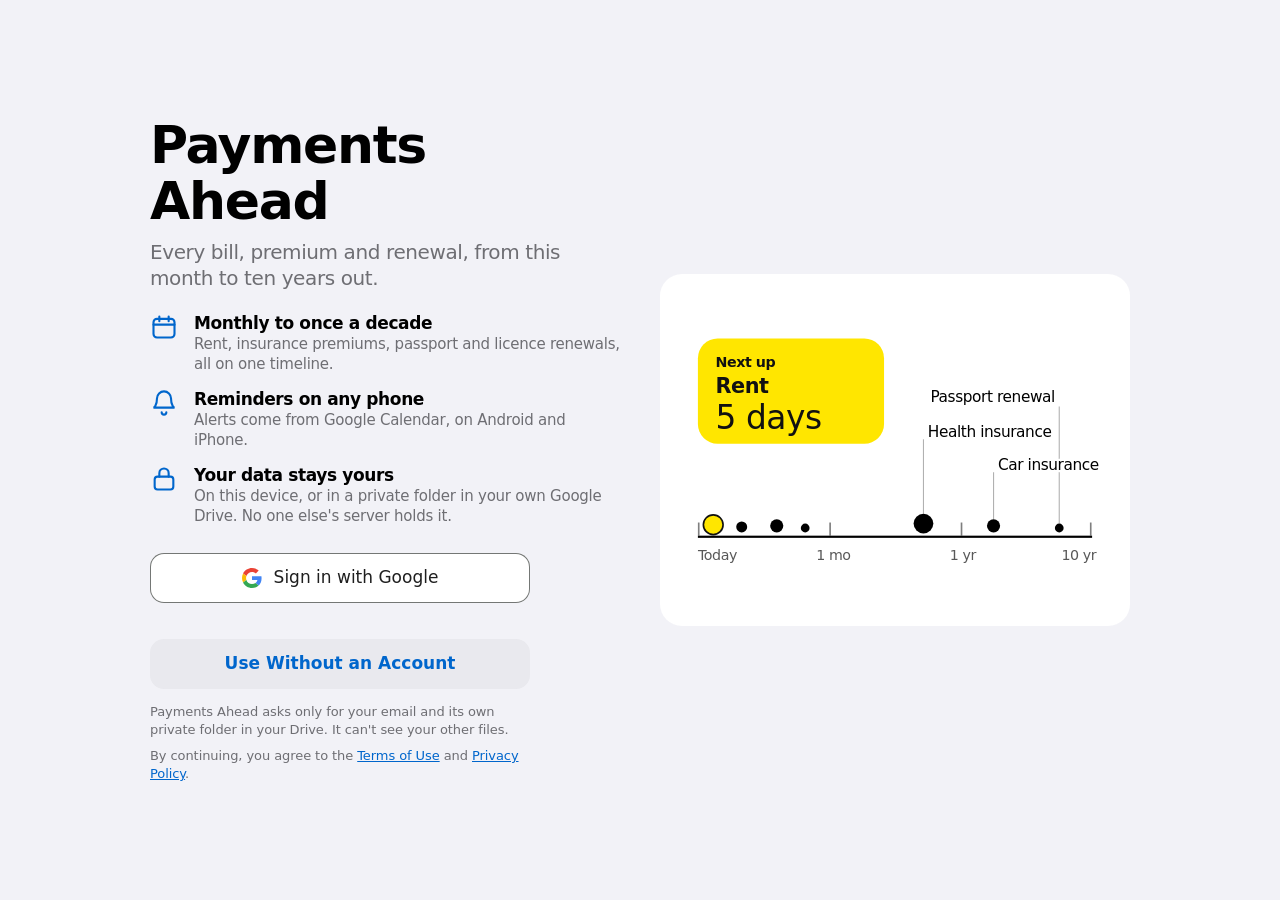
==== index.html @ 6316086f "Add Payments Ahead: payment reminder web app A static, no-build web app for bills, premiums and rene" ====
<!DOCTYPE html>
<html lang="en"><head><meta charset="utf-8"><meta name="viewport" content="width=device-width,initial-scale=1,viewport-fit=cover">
<!-- Security: only this site's own scripts and Google's sign-in library may run; data may only be sent to Google's APIs.
     No inline scripts, no plugins, no <base> hijacking, no form posts. GitHub Pages can't set headers, so this lives in a meta tag. -->
<meta http-equiv="Content-Security-Policy" content="default-src 'self'; script-src 'self' https://accounts.google.com/gsi/; style-src 'self' 'unsafe-inline' https://accounts.google.com/gsi/style; connect-src 'self' https://www.googleapis.com https://accounts.google.com/gsi/; frame-src https://accounts.google.com/gsi/; img-src 'self' data: blob:; font-src 'self'; object-src 'none'; base-uri 'none'; form-action 'none'">
<meta name="referrer" content="strict-origin-when-cross-origin">
<title>Payments Ahead</title>
<meta name="description" content="Never miss a bill, premium or renewal — from this month to ten years out. Kept on your device or in your own Google Drive.">
<meta name="theme-color" media="(prefers-color-scheme: light)" content="#F2F2F7"><meta name="theme-color" media="(prefers-color-scheme: dark)" content="#000000">
<meta name="apple-mobile-web-app-capable" content="yes"><meta name="apple-mobile-web-app-status-bar-style" content="default"><meta name="apple-mobile-web-app-title" content="Payments">
<link rel="manifest" href="manifest.webmanifest"><link rel="icon" href="icon.svg" type="image/svg+xml"><link rel="apple-touch-icon" href="icon-192.png">
<script src="config.js"></script>
<script src="https://accounts.google.com/gsi/client" async defer></script>
<style>
/* Tokens — semantic, light/dark. Contrast (WCAG): label2 #6E6E73 on #FFF 5.07:1, on #F2F2F7 4.54:1;
   tint #0066CC on #FFF 5.57:1 / dark #409CFF on #1C1C1E 6.01:1; red #D70015 5.38:1 / #FF453A 4.99:1;
   signature yellow #FFE600 with #111 text 14.9:1. */
:root{color-scheme:light dark;
 --bg:#F2F2F7;--card:#FFF;--fill:#E9E9EE;--label:#000;--label2:#6E6E73;--sep:#C6C6C8;--tint:#0066CC;--red:#D70015;--green:#248A3D;--y:#FFE600;
 --bar:rgb(242 242 247/.78);--scrim:rgb(0 0 0/.35);--shadow:0 10px 40px rgb(0 0 0/.18);--swoff:#E9E9EB;--swon:#34C759}
@media(prefers-color-scheme:dark){:root{--bg:#000;--card:#1C1C1E;--fill:#2C2C2E;--label:#F5F5F7;--label2:#AEAEB2;--sep:#38383A;--tint:#409CFF;--red:#FF453A;--green:#30D158;--bar:rgb(0 0 0/.72);--scrim:rgb(0 0 0/.55);--shadow:0 10px 40px rgb(0 0 0/.6);--swoff:#39393D;--swon:#30D158}}
@media(prefers-contrast:more){:root{--label2:#3A3A3C;--sep:#8E8E93}@media(prefers-color-scheme:dark){:root{--label2:#D1D1D6;--sep:#8E8E93}}}
*{box-sizing:border-box;min-width:0;-webkit-tap-highlight-color:transparent}
html{font-size:100%;-webkit-text-size-adjust:100%}
/* Type: system font (SF on Apple, Roboto on Android); Apple's default scale, rem so it follows the user's text size */
body{margin:0;background:var(--bg);color:var(--label);font:1.0625rem/1.294 -apple-system,BlinkMacSystemFont,"SF Pro Text",system-ui,Roboto,"Segoe UI",sans-serif;letter-spacing:-.022em;overflow-x:clip}
.lt{font-size:2.125rem;line-height:1.2;font-weight:700;letter-spacing:.011em;margin:0}          /* Large Title 34/41 */
.t2{font-size:1.375rem;line-height:1.27;font-weight:700;letter-spacing:-.02em;margin:0}           /* Title 2 22/28 */
.t3{font-size:1.25rem;line-height:1.25;font-weight:600;letter-spacing:-.022em;margin:0}           /* Title 3 20/25 */
.sub{font-size:.9375rem;line-height:1.333;color:var(--label2);letter-spacing:-.016em}            /* Subhead 15/20 */
.fn{font-size:.8125rem;line-height:1.385;color:var(--label2);letter-spacing:-.006em}              /* Footnote 13/18 */
.hidden{display:none!important}
button{font:inherit;color:inherit;background:none;border:0;cursor:pointer;touch-action:manipulation}
button:focus-visible,input:focus-visible,select:focus-visible,textarea:focus-visible,[tabindex]:focus-visible{outline:3px solid var(--tint);outline-offset:2px;border-radius:10px}
/* Buttons: prominent for the most likely action; instant press state */
.btn{min-height:50px;padding:0 20px;border-radius:14px;font-weight:600;display:inline-flex;align-items:center;justify-content:center;gap:10px;transition:transform 100ms ease-out,opacity 100ms}
.btn:active,.press:active{transform:scale(.97)}
.btn.pri{background:var(--tint);color:#fff}.btn.sec{background:var(--fill);color:var(--tint)}
.link{color:var(--tint);min-height:44px;padding:0 4px;font-size:1.0625rem}
.link.b{font-weight:600}.link:disabled{opacity:.35}
.icon{width:44px;height:44px;display:inline-grid;place-items:center;border-radius:22px;color:var(--tint)}
.icon:active{background:var(--fill)}
.icon svg{width:24px;height:24px}
/* Navigation bar: floating translucent layer, edge effect only when content scrolls under it */
.nav{position:sticky;top:0;z-index:4;padding:calc(env(safe-area-inset-top) + 4px) max(env(safe-area-inset-right),8px,calc((100vw - 980px)/2 + 4px)) 4px max(env(safe-area-inset-left),8px,calc((100vw - 980px)/2 + 4px));display:grid;grid-template-columns:1fr auto 1fr;align-items:center;background:var(--bar);-webkit-backdrop-filter:saturate(180%) blur(20px);backdrop-filter:saturate(180%) blur(20px);box-shadow:0 .5px 0 transparent;transition:box-shadow .2s}
.nav.edge{box-shadow:0 .5px 0 var(--sep)}
.nav .ttl{font-weight:600;opacity:0;transition:opacity .15s}.nav.edge .ttl{opacity:1}
.nav .r{justify-self:end;display:flex}
main{max-width:980px;margin:0 auto;padding:0 max(16px,env(safe-area-inset-right)) calc(40px + env(safe-area-inset-bottom)) max(16px,env(safe-area-inset-left))}
.head{display:flex;justify-content:space-between;align-items:flex-end;gap:12px;margin:2px 4px 14px}
/* Signature: the yellow "next up" card and the time ruler */
.hero{display:grid;grid-template-columns:minmax(0,300px) minmax(0,1fr);gap:12px}
.next{background:var(--y);color:#111;border-radius:22px;padding:18px 20px;display:flex;flex-direction:column;justify-content:space-between;gap:10px;min-height:200px}
.next .k{font-size:.9375rem;font-weight:600}.next .n{font-size:1.75rem;line-height:1.2;font-weight:700;letter-spacing:.012em}
.next .d{font-size:3.5rem;font-weight:300;line-height:1;letter-spacing:-.02em;white-space:nowrap;font-variant-numeric:tabular-nums}.next .d small{font-size:1.0625rem;font-weight:600;letter-spacing:-.022em}
.next .m{font-size:.9375rem}
.card{background:var(--card);border-radius:22px}
.ruler{padding:12px 10px 4px}
.fig{position:relative;min-height:220px}.fig>svg{position:absolute;inset:0;width:100%;height:100%;color:var(--label)}
.stats{display:grid;grid-template-columns:repeat(3,minmax(0,1fr));margin-top:12px;overflow:hidden}
.stats div{padding:12px 16px}.stats div+div{box-shadow:-.5px 0 0 var(--sep)}
.stats b{display:block;font-size:1.375rem;font-weight:600;letter-spacing:-.02em;white-space:nowrap;font-variant-numeric:tabular-nums}
.status{margin:10px 6px 0;display:flex;gap:6px 16px;flex-wrap:wrap}
.dot{display:inline-block;width:8px;height:8px;border-radius:50%;background:var(--green);margin-right:6px;vertical-align:1px}.dot.warn{background:#FF9F0A}.dot.err{background:var(--red)}
.banner{margin-top:12px;padding:12px 16px;display:flex;gap:12px;align-items:center;justify-content:space-between;flex-wrap:wrap}
.chips{display:flex;gap:8px;overflow-x:auto;scrollbar-width:none;margin:22px -16px 0;padding:0 16px 2px}.chips::-webkit-scrollbar{display:none}
.chip{flex:none;min-height:36px;padding:0 14px;border-radius:18px;background:var(--card);font-size:.9375rem;font-weight:500;transition:transform 100ms ease-out}
.chip:active{transform:scale(.96)}.chip[aria-pressed=true]{background:var(--label);color:var(--bg)}
/* Inset grouped list */
.sec{margin-top:26px}
.sec h2{display:flex;justify-content:space-between;align-items:baseline;gap:10px;margin:0 16px 8px}
.list{background:var(--card);border-radius:14px;overflow:hidden}
.row{position:relative;overflow:hidden}
.row+.row .rc::before{content:"";position:absolute;top:0;left:60px;right:0;height:.5px;background:var(--sep)}
.acts{position:absolute;inset:0;display:flex;justify-content:flex-end;visibility:hidden}.swiping .acts{visibility:visible}
.acts button{width:84px;color:#fff;font-weight:600;font-size:.9375rem;display:grid;place-items:center;gap:2px}
.acts .pd{background:var(--green)}.acts .dl{background:var(--red)}
@media(prefers-color-scheme:dark){.acts .pd{color:#000}}
.rc{position:relative;display:grid;grid-template-columns:44px minmax(0,1fr) auto;gap:4px 12px;align-items:center;padding:10px 16px 10px 8px;background:var(--card);touch-action:pan-y;user-select:none;-webkit-user-select:none;cursor:default;will-change:transform}
.rc.hl{background:var(--fill)}
.tick{width:44px;height:44px;display:grid;place-items:center;border-radius:22px}
.tick span{width:24px;height:24px;border-radius:12px;box-shadow:inset 0 0 0 2px var(--sep);display:grid;place-items:center;transition:background .15s,box-shadow .15s}
.tick svg{width:14px;height:14px;opacity:0;color:#fff}
.tick.done span{background:var(--green);box-shadow:none}.tick.done svg{opacity:1}
.ti{font-weight:400}.ti .tag{font-size:.75rem;font-weight:600;padding:1px 7px;border-radius:6px;background:var(--fill);color:var(--label2);margin-left:6px;vertical-align:2px;white-space:nowrap}
.tr{text-align:right;white-space:nowrap}.tr .a{font-variant-numeric:tabular-nums}
.over .tr .sub{color:var(--red);font-weight:600}
.soon .tr .sub b{background:var(--y);color:#111;border-radius:6px;padding:0 6px;font-weight:600}
.empty{padding:36px 20px;text-align:center}.empty p{margin:6px 0 18px}
/* Sign-in (delayed: people can try first) */
.gate{min-height:100svh;display:grid;align-items:center;padding:calc(env(safe-area-inset-top) + 24px) 20px calc(env(safe-area-inset-bottom) + 24px)}
.gate .in{max-width:980px;margin:0 auto;width:100%;display:grid;grid-template-columns:minmax(0,1fr) minmax(0,1fr);gap:40px;align-items:center}
.gate h1{font-size:clamp(2.125rem,6vw,3.25rem);line-height:1.08;letter-spacing:-.025em;font-weight:700;margin:0 0 10px}
.gate .lede{font-size:1.25rem;line-height:1.3;color:var(--label2);margin:0 0 22px;letter-spacing:-.02em}
.feat{list-style:none;padding:0;margin:0 0 26px;display:grid;gap:14px}
.feat li{display:grid;grid-template-columns:32px 1fr;gap:12px;align-items:start}
.feat svg{width:28px;height:28px;color:var(--tint)}
.gstack{display:grid;gap:10px;max-width:380px}
.gbtn{min-height:50px;border-radius:14px;background:#fff;color:#1F1F1F;box-shadow:inset 0 0 0 1px #747775;font-family:Roboto,-apple-system,system-ui,sans-serif;font-weight:500;display:flex;align-items:center;justify-content:center;gap:12px;transition:transform 100ms ease-out}
.gbtn:active{transform:scale(.97)}.gbtn svg{width:20px;height:20px}
.art{aspect-ratio:4/3;padding:16px;display:grid;place-items:center}
.spin{width:18px;height:18px;border-radius:50%;border:2.5px solid currentColor;border-right-color:transparent;animation:sp .8s linear infinite;display:inline-block;vertical-align:-3px}@keyframes sp{to{transform:rotate(1turn)}}
/* Sheets: one at a time, grabber, swipe down to dismiss, Cancel + confirming action */
.scrim{position:fixed;inset:0;background:var(--scrim);opacity:0;z-index:10;pointer-events:none}
.sheet{position:fixed;left:0;right:0;bottom:0;z-index:11;max-height:calc(100svh - env(safe-area-inset-top) - 12px);background:var(--bg);border-radius:14px 14px 0 0;box-shadow:var(--shadow);display:flex;flex-direction:column;transform:translateY(110%);visibility:hidden}
.sheet.open{visibility:visible}
.grab{display:grid;place-items:center;height:20px;flex:none;touch-action:none;cursor:grab}.grab i{width:36px;height:5px;border-radius:3px;background:var(--sep)}
.sbar{display:grid;grid-template-columns:1fr auto 1fr;align-items:center;padding:0 10px 6px;flex:none;touch-action:none}
.sbar .r{justify-self:end}.sbar h2{font-size:1.0625rem;font-weight:600;margin:0;text-align:center}
.sbody{overflow:auto;padding:6px 16px calc(28px + env(safe-area-inset-bottom));overscroll-behavior:contain}
@media(min-width:700px){.sheet{left:50%;right:auto;bottom:auto;top:50%;width:560px;border-radius:14px;max-height:min(760px,90svh);transform:translate(-50%,-50%) scale(.96);opacity:0}.grab{display:none}.sbar{padding-top:10px}}
/* Form rows (grouped) */
.grp{background:var(--card);border-radius:12px;overflow:hidden;margin-bottom:22px}
.grp .gh{margin:0 16px 6px;text-transform:none}
.fr{display:grid;grid-template-columns:auto minmax(0,1fr);align-items:center;gap:12px;min-height:46px;padding:0 16px;position:relative}
.fr+.fr::before{content:"";position:absolute;top:0;left:16px;right:0;height:.5px;background:var(--sep)}
.fr>span{white-space:nowrap}
.fr input,.fr select,.fr textarea{font:inherit;letter-spacing:inherit;color:var(--label2);background:transparent;border:0;text-align:right;min-height:44px;width:100%;padding:0;-webkit-appearance:none;appearance:none}
.fr input::placeholder,.fr textarea::placeholder{color:var(--label2);opacity:.7}
.fr input:focus,.fr select:focus,.fr textarea:focus{color:var(--label);outline:none}
.fr.full{grid-template-columns:minmax(0,1fr)}.fr.full input,.fr.full textarea{text-align:left;color:var(--label)}
.fr textarea{padding:12px 0;resize:none;min-height:70px}
.fr select{cursor:pointer;padding-right:18px;background:linear-gradient(45deg,transparent 50%,var(--label2) 50%) right 6px center/6px 6px no-repeat,linear-gradient(-45deg,transparent 50%,var(--label2) 50%) right 0 center/6px 6px no-repeat;background-size:6px 6px;background-position:right 5px top 52%,right 0 top 52%}
.fr.btnrow{grid-template-columns:1fr;padding:0}.fr.btnrow button{min-height:46px;text-align:left;padding:0 16px;color:var(--tint)}.fr.btnrow button.danger{color:var(--red)}
.fr.btnrow button:active{background:var(--fill)}
.foot{margin:-14px 16px 22px}
.amtw{display:flex;align-items:center;justify-content:flex-end;gap:4px;color:var(--label2)}
.sw{position:relative;width:51px;height:31px;flex:none;justify-self:end}
.sw input{position:absolute;inset:0;opacity:0;margin:0;cursor:pointer;z-index:1}
.sw i{position:absolute;inset:0;border-radius:16px;background:var(--swoff);transition:background .2s}
.sw i::after{content:"";position:absolute;top:2px;left:2px;width:27px;height:27px;border-radius:50%;background:#fff;box-shadow:0 3px 8px rgb(0 0 0/.15),0 1px 1px rgb(0 0 0/.16);transition:transform .25s cubic-bezier(.3,.7,.4,1)}
.sw input:checked+i{background:var(--swon)}.sw input:checked+i::after{transform:translateX(20px)}
.sw input:focus-visible+i{outline:3px solid var(--tint);outline-offset:2px}
.presets{display:flex;gap:8px;overflow-x:auto;scrollbar-width:none;margin:0 -16px 18px;padding:0 16px}.presets::-webkit-scrollbar{display:none}
.presets .chip{background:var(--card)}
/* Action sheet for discard confirmation */
.confirm{position:absolute;left:8px;right:8px;bottom:calc(8px + env(safe-area-inset-bottom));z-index:3;display:grid;gap:8px}
.confirm .grp{margin:0;text-align:center}.confirm .grp p{margin:0;padding:14px}
.confirm button{min-height:56px;width:100%;font-size:1.25rem;color:var(--tint)}.confirm .danger{color:var(--red)}.confirm .b{font-weight:600}
.confirm .grp button+button{box-shadow:0 -.5px 0 var(--sep)}
.confirm::before{content:"";position:fixed;inset:0;background:var(--scrim);z-index:-1} /* dims the sheet behind the action sheet */
/* Toast: non-modal feedback with Undo */
.toast{position:fixed;left:50%;bottom:calc(16px + env(safe-area-inset-bottom));z-index:12;transform:translate(-50%,160%);display:flex;align-items:center;gap:10px;padding:6px 6px 6px 18px;border-radius:16px;background:rgb(30 30 32/.92);color:#fff;-webkit-backdrop-filter:blur(20px);backdrop-filter:blur(20px);box-shadow:var(--shadow);width:max-content;max-width:min(560px,calc(100vw - 24px))}
.toast button{flex:none;color:#4DA8FF;font-weight:600;min-height:44px;padding:0 12px}
@media(max-width:760px){.hero,.gate .in{grid-template-columns:minmax(0,1fr)}.gate .art{order:-1;aspect-ratio:16/10}}
@media(max-width:600px){.next .d{font-size:3rem}.stats b{font-size:1.125rem}.stats div{padding:12px}}
@media(prefers-reduced-transparency:reduce){.nav{background:var(--bg);backdrop-filter:none;-webkit-backdrop-filter:none}.toast{background:#1E1E20;backdrop-filter:none}}
@media(prefers-reduced-motion:reduce){*,*::before,*::after{animation-duration:.01ms!important;transition-duration:.01ms!important}.btn:active,.press:active,.chip:active,.gbtn:active{transform:none}}
/* Additions */
.gmsg{margin:14px 0 0;max-width:380px}.gmsg+.gmsg{margin-top:8px}.legal a{color:var(--tint)}
.fr.btnrow a{display:flex;align-items:center;min-height:46px;padding:0 16px;color:var(--tint);text-decoration:none}.fr.btnrow a:active{background:var(--fill)}
.ebtns{display:flex;gap:10px;justify-content:center;flex-wrap:wrap}
/* Sign-in illustration: labels get a halo in the card colour, so leader lines never run through text */
.art .halo text{paint-order:stroke;stroke:var(--card);stroke-width:4px;stroke-linejoin:round}
/* Google's sign-in button: dark theme per Google's branding guidelines */
@media(prefers-color-scheme:dark){.gbtn{background:#131314;color:#E3E3E3;box-shadow:inset 0 0 0 1px #8E918F}}
/* Phones: the illustration takes only the height it needs, so the sign-in buttons sit higher */
@media(max-width:760px){.gate .art{aspect-ratio:auto;padding:12px}.gate .art svg{height:auto}}
</style></head><body>

<!-- SIGN-IN -->
<section class="gate" id="gate"><div class="in">
 <div>
  <h1>Payments Ahead</h1>
  <p class="lede">Every bill, premium and renewal, from this month to ten years out.</p>
  <ul class="feat">
   <li><svg viewBox="0 0 24 24" fill="none" stroke="currentColor" stroke-width="1.8" stroke-linecap="round"><rect x="3" y="5" width="18" height="16" rx="3"/><path d="M3 10h18M8 3v4M16 3v4"/></svg><div><b>Monthly to once a decade</b><div class="sub">Rent, insurance premiums, passport and licence renewals, all on one timeline.</div></div></li>
   <li><svg viewBox="0 0 24 24" fill="none" stroke="currentColor" stroke-width="1.8" stroke-linecap="round"><path d="M6 8a6 6 0 1 1 12 0c0 7 3 8 3 8H3s3-1 3-8"/><path d="M10 20a2 2 0 0 0 4 0"/></svg><div><b>Reminders on any phone</b><div class="sub">Alerts come from Google Calendar, on Android and iPhone.</div></div></li>
   <li><svg viewBox="0 0 24 24" fill="none" stroke="currentColor" stroke-width="1.8" stroke-linecap="round"><rect x="4" y="10" width="16" height="11" rx="2.5"/><path d="M8 10V7a4 4 0 0 1 8 0v3"/></svg><div><b>Your data stays yours</b><div class="sub">On this device, or in a private folder in your own Google Drive. No one else's server holds it.</div></div></li>
  </ul>
  <div class="gstack">
   <button class="gbtn" id="signin"><svg viewBox="0 0 48 48" aria-hidden="true"><path fill="#EA4335" d="M24 9.5c3.54 0 6.71 1.22 9.21 3.6l6.85-6.85C35.9 2.38 30.47 0 24 0 14.62 0 6.51 5.38 2.56 13.22l7.98 6.19C12.43 13.72 17.74 9.5 24 9.5z"/><path fill="#4285F4" d="M46.98 24.55c0-1.57-.15-3.09-.38-4.55H24v9.02h12.94c-.58 2.96-2.26 5.48-4.78 7.18l7.73 6c4.51-4.18 7.09-10.36 7.09-17.65z"/><path fill="#FBBC05" d="M10.53 28.59c-.48-1.45-.76-2.99-.76-4.59s.27-3.14.76-4.59l-7.98-6.19C.92 16.46 0 20.12 0 24c0 3.88.92 7.54 2.56 10.78l7.97-6.19z"/><path fill="#34A853" d="M24 48c6.48 0 11.93-2.13 15.89-5.81l-7.73-6c-2.15 1.45-4.92 2.3-8.16 2.3-6.26 0-11.57-4.22-13.47-9.91l-7.98 6.19C6.51 42.62 14.62 48 24 48z"/></svg><span id="signinTxt">Sign in with Google</span></button>
   <button class="btn sec" id="localBtn">Use Without an Account</button>
  </div>
  <p class="fn gmsg" id="gateMsg" role="status">Payments Ahead asks only for your email and its own private folder in your Drive. It can't see your other files.</p>
  <p class="fn gmsg legal">By continuing, you agree to the <a href="terms.html">Terms of Use</a> and <a href="privacy.html">Privacy Policy</a>.</p>
 </div>
 <div class="art card" aria-hidden="true"><svg viewBox="0 14 400 236" width="100%" height="100%" style="color:var(--label)" font-family="-apple-system,system-ui,sans-serif">
  <rect x="20" y="210" width="360" height="2" fill="currentColor"/>
  <g fill="currentColor" opacity=".5"><rect x="20" y="198" width="1.5" height="12"/><rect x="140" y="198" width="1.5" height="12"/><rect x="260" y="198" width="1.5" height="12"/><rect x="378" y="198" width="1.5" height="12"/></g>
  <g font-size="13" fill="currentColor" opacity=".65"><text x="20" y="232">Today</text><text x="128" y="232">1 mo</text><text x="250" y="232">1 yr</text><text x="352" y="232">10 yr</text></g>
  <circle cx="34" cy="200" r="9" fill="#FFE600" stroke="#111" stroke-width="1.5"/>
  <g fill="currentColor"><circle cx="60" cy="202" r="5"/><circle cx="92" cy="201" r="6"/><circle cx="118" cy="203" r="4"/><circle cx="226" cy="199" r="9"/><circle cx="290" cy="201" r="6"/><circle cx="350" cy="203" r="4"/></g>
  <g stroke="currentColor" opacity=".3"><line x1="226" y1="190" x2="226" y2="122"/><line x1="290" y1="195" x2="290" y2="152"/><line x1="350" y1="199" x2="350" y2="92"/></g>
  <g class="halo" font-size="14" fill="currentColor" font-weight="500"><text x="230" y="120">Health insurance</text><text x="294" y="150">Car insurance</text><text x="346" y="88" text-anchor="end">Passport renewal</text></g>
  <rect x="20" y="30" width="170" height="96" rx="18" fill="#FFE600"/>
  <g fill="#111"><text x="36" y="56" font-size="13" font-weight="600">Next up</text><text x="36" y="80" font-size="19" font-weight="700">Rent</text><text x="36" y="113" font-size="30" font-weight="300">5 days</text></g>
 </svg></div>
</div></section>

<!-- APP -->
<div id="app" class="hidden">
 <header class="nav" id="nav">
  <div><button class="icon press" id="settingsBtn" aria-label="Settings"><svg viewBox="0 0 24 24" fill="none" stroke="currentColor" stroke-width="1.8" stroke-linecap="round"><circle cx="12" cy="12" r="3"/><path d="M19.4 15a1.7 1.7 0 0 0 .3 1.8l.1.1a2 2 0 1 1-2.8 2.8l-.1-.1a1.7 1.7 0 0 0-1.8-.3 1.7 1.7 0 0 0-1 1.5V21a2 2 0 0 1-4 0v-.1a1.7 1.7 0 0 0-1.1-1.5 1.7 1.7 0 0 0-1.8.3l-.1.1a2 2 0 1 1-2.8-2.8l.1-.1a1.7 1.7 0 0 0 .3-1.8 1.7 1.7 0 0 0-1.5-1H3a2 2 0 0 1 0-4h.1a1.7 1.7 0 0 0 1.5-1.1 1.7 1.7 0 0 0-.3-1.8l-.1-.1a2 2 0 1 1 2.8-2.8l.1.1a1.7 1.7 0 0 0 1.8.3H9a1.7 1.7 0 0 0 1-1.5V3a2 2 0 0 1 4 0v.1a1.7 1.7 0 0 0 1 1.5 1.7 1.7 0 0 0 1.8-.3l.1-.1a2 2 0 1 1 2.8 2.8l-.1.1a1.7 1.7 0 0 0-.3 1.8V9a1.7 1.7 0 0 0 1.5 1H21a2 2 0 0 1 0 4h-.1a1.7 1.7 0 0 0-1.5 1z"/></svg></button></div>
  <div class="ttl" aria-hidden="true">Payments</div>
  <div class="r"><button class="icon press" id="add" aria-label="Add Payment"><svg viewBox="0 0 24 24" fill="none" stroke="currentColor" stroke-width="2.2" stroke-linecap="round"><path d="M12 5v14M5 12h14"/></svg></button></div>
 </header>
 <main>
  <div class="head"><h1 class="lt">Payments</h1><span class="sub" id="who"></span></div>
  <div class="hero"><div class="next" id="next"></div><div class="card ruler"><div class="fig"><svg id="svg" role="img" aria-label="Timeline of upcoming payments, from today to ten years ahead"></svg></div></div></div>
  <div class="card stats" id="stats"></div>
  <div class="status fn" role="status"><span id="saveStat"></span><span id="calStat"></span></div>
  <div class="card banner hidden" id="reauth"><span class="sub" style="color:var(--label)">Your Google session ended. Changes are kept on this device until you reconnect.</span><button class="btn pri" id="reauthBtn" style="min-height:44px">Reconnect</button></div>
  <div class="chips" id="filters" role="toolbar" aria-label="Filter by category"></div>
  <div id="list"></div>
  <p class="fn" id="hint" style="text-align:center;margin:22px 0 0">Tap a circle to mark a payment paid. Swipe a row left for more.</p>
 </main>
</div>

<div class="scrim" id="scrim"></div>

<!-- EDITOR SHEET -->
<section class="sheet" id="sheet" role="dialog" aria-modal="true" aria-labelledby="ft">
 <div class="grab" data-grab><i></i></div>
 <div class="sbar" data-grab><div><button class="link" id="f_x">Cancel</button></div><h2 id="ft">New Payment</h2><div class="r"><button class="link b" id="f_save">Add</button></div></div>
 <div class="sbody">
  <div class="presets" id="presets" aria-label="Common payments"></div>
  <form id="f" novalidate>
   <div class="grp">
    <label class="fr full"><input id="f_name" maxlength="120" placeholder="Name, e.g. Health Insurance" autocomplete="off" enterkeyhint="next" aria-label="Name"></label>
    <label class="fr"><span>Amount</span><span class="amtw"><span id="f_cur">₹</span><input id="f_amt" type="number" inputmode="decimal" min="0" step="any" placeholder="0" style="max-width:9em"></span></label>
   </div>
   <div class="grp">
    <label class="fr"><span>Next Due</span><input id="f_due" type="date"></label>
    <label class="fr"><span>Repeats</span><select id="f_every"></select></label>
    <label class="fr hidden" id="f_nw"><span>Every</span><select id="f_years"></select></label>
    <label class="fr hidden" id="f_nm"><span>Every</span><select id="f_months"></select></label>
    <label class="fr"><span>Remind Me</span><select id="f_rem"></select></label>
   </div>
   <div class="grp">
    <label class="fr"><span>Category</span><select id="f_cat"></select></label>
    <div class="fr"><span id="f_auto_l">Paid by Autopay</span><span class="sw"><input id="f_auto" type="checkbox" role="switch" aria-labelledby="f_auto_l"><i></i></span></div>
   </div>
   <div class="grp"><label class="fr full"><textarea id="f_notes" rows="2" maxlength="500" placeholder="Notes: policy number, agent's phone" aria-label="Notes"></textarea></label></div>
   <p class="fn foot" id="f_err" role="alert"></p>
   <div class="hidden" id="f_gcal">
    <p class="fn gh" style="margin:0 16px 6px">GOOGLE CALENDAR</p>
    <div class="grp"><div class="fr btnrow"><a id="f_gc_due" target="_blank" rel="noopener">Add Due Date to Google Calendar</a></div><div class="fr btnrow"><a id="f_gc_head" target="_blank" rel="noopener">Add Heads-Up</a></div></div>
    <p class="fn foot">Opens Google Calendar with the event filled in, repeats included. Tap Save there. No sign-in to Payments Ahead needed.</p>
   </div>
   <div class="grp" id="f_delg"><div class="fr btnrow"><button type="button" class="danger" id="f_del">Delete Payment</button></div></div>
  </form>
 </div>
 <div class="confirm hidden" id="confirm"><div class="grp"><p class="fn">You have unsaved changes.</p><button class="danger" id="c_discard">Discard Changes</button></div><div class="grp"><button class="b" id="c_keep">Keep Editing</button></div></div>
</section>

<!-- SETTINGS SHEET -->
<section class="sheet" id="setSheet" role="dialog" aria-modal="true" aria-labelledby="st">
 <div class="grab" data-grab><i></i></div>
 <div class="sbar" data-grab><div></div><h2 id="st">Settings</h2><div class="r"><button class="link b" id="setX">Done</button></div></div>
 <div class="sbody">
  <p class="fn gh" style="margin:0 16px 6px">ACCOUNT</p>
  <div class="grp"><div class="fr"><span id="acct">Not signed in</span><span></span></div><div class="fr btnrow"><button id="signout">Sign Out</button></div></div>
  <div class="grp"><label class="fr"><span>Currency</span><select id="cur"><option value="INR">₹ Indian Rupee</option><option value="USD">$ US Dollar</option><option value="EUR">€ Euro</option><option value="GBP">£ British Pound</option><option value="AED">UAE Dirham</option><option value="SAR">Saudi Riyal</option></select></label></div>
  <p class="fn gh" style="margin:0 16px 6px">REMINDERS</p>
  <div class="grp">
   <div class="fr"><span id="calL">Google Calendar</span><span class="sw"><input id="calSw" type="checkbox" role="switch" aria-labelledby="calL"><i></i></span></div>
   <div class="fr btnrow hidden" id="calSyncRow"><button id="calSync">Sync Calendar Now</button></div>
  </div>
  <p class="fn foot" id="calInfo"></p>
  <div class="grp"><div class="fr btnrow"><button id="icsBtn">Download Calendar File (.ics)</button></div></div>
  <p class="fn foot">Adds every payment at once. Apple Calendar, Outlook or Samsung Calendar: open the file. Google Calendar: on a computer, go to calendar.google.com › Settings › Import &amp; Export and import the file.</p>
  <p class="fn gh" style="margin:0 16px 6px">DATA</p>
  <div class="grp"><div class="fr btnrow"><button id="exportBtn">Export Payments (.json)</button></div><div class="fr btnrow"><button id="importBtn">Import Payments…</button></div></div>
  <input type="file" id="importFile" accept="application/json,.json" class="hidden">
  <p class="fn foot" id="dataInfo"></p>
  <div class="grp"><div class="fr btnrow"><button class="danger" id="wipeBtn">Delete All My Data…</button></div></div>
  <p class="fn foot" id="wipeInfo"></p>
  <p class="fn gh" style="margin:0 16px 6px">ABOUT</p>
  <div class="grp"><div class="fr btnrow"><a href="privacy.html" target="_blank" rel="noopener">Privacy Policy</a></div><div class="fr btnrow"><a href="terms.html" target="_blank" rel="noopener">Terms of Use</a></div></div>
 </div>
 <div class="confirm hidden" id="wipeConfirm"><div class="grp"><p class="fn" id="w_msg"></p><button class="danger" id="w_go">Delete Everything</button></div><div class="grp"><button class="b" id="w_keep">Cancel</button></div></div>
</section>

<div class="toast" id="toast" role="status" aria-live="polite"><span id="tmsg"></span><button id="undo">Undo</button></div>

<script src="app.js"></script>
</body></html>
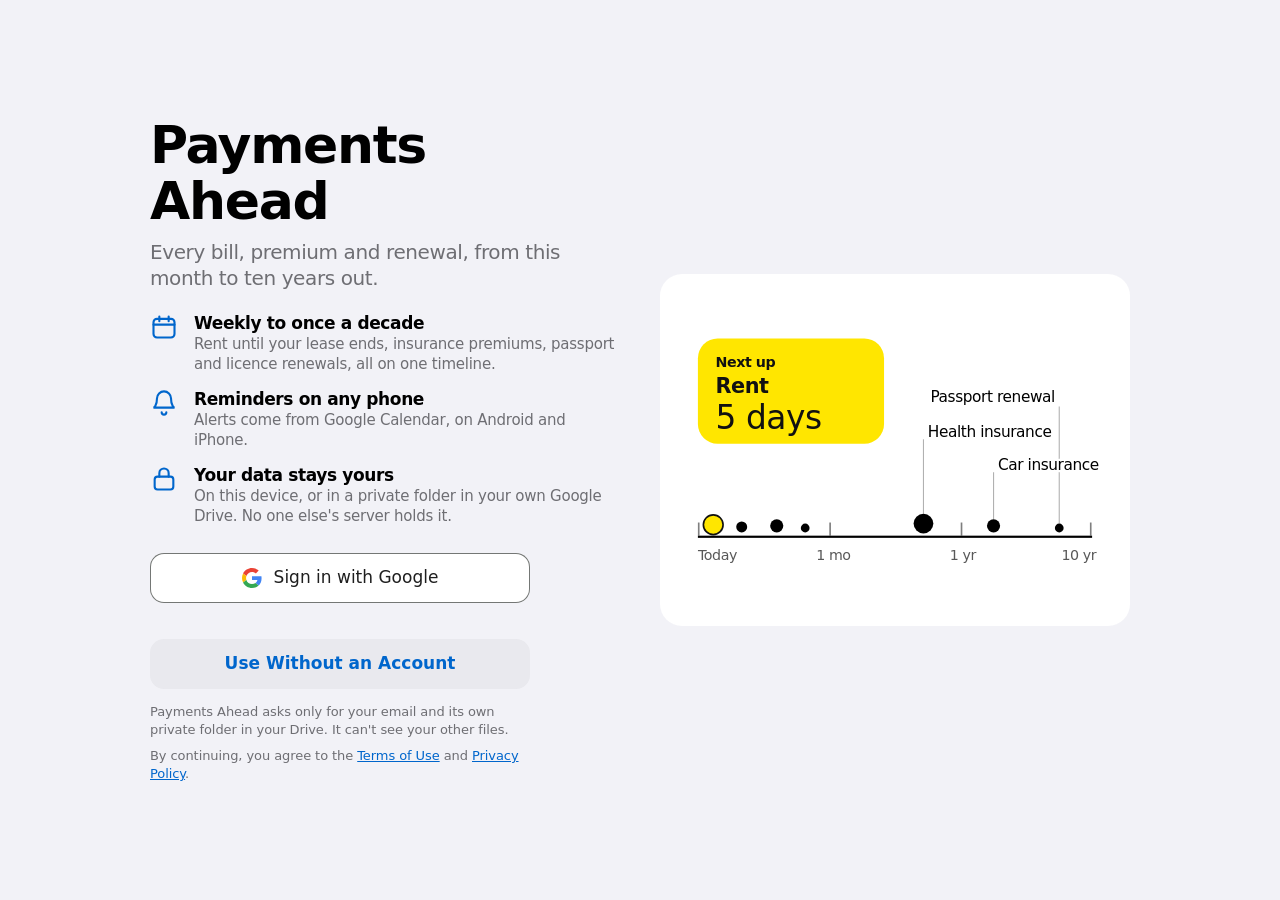
==== commit aa300a78: "Add end dates, last-payment highlight, weekly repeats and Completed list End dates - Repeating payme" ====
--- a/index.html
+++ b/index.html
@@ -156,6 +156,14 @@
 @media(prefers-color-scheme:dark){.gbtn{background:#131314;color:#E3E3E3;box-shadow:inset 0 0 0 1px #8E918F}}
 /* Phones: the illustration takes only the height it needs, so the sign-in buttons sit higher */
 @media(max-width:760px){.gate .art{aspect-ratio:auto;padding:12px}.gate .art svg{height:auto}}
+/* End dates, last payment, completed */
+.tag.last{background:var(--y);color:#111}
+.disc{display:flex;justify-content:space-between;align-items:center;gap:10px;width:100%;min-height:44px;margin:-10px 0 -6px;padding:0;text-align:left}
+.disc .sub{display:inline-flex;align-items:center;gap:6px}.disc svg{width:13px;height:13px;transition:transform .2s}.disc[aria-expanded=true] svg{transform:rotate(90deg)}
+.row.fin .ti,.row.fin .tr .a{color:var(--label2)}
+.fnote{margin:0 16px 14px;color:var(--label)}
+.foot+.foot{margin-top:-14px}
+#f_endc{justify-self:end}
 </style></head><body>
 
 <!-- SIGN-IN -->
@@ -164,7 +172,7 @@
   <h1>Payments Ahead</h1>
   <p class="lede">Every bill, premium and renewal, from this month to ten years out.</p>
   <ul class="feat">
-   <li><svg viewBox="0 0 24 24" fill="none" stroke="currentColor" stroke-width="1.8" stroke-linecap="round"><rect x="3" y="5" width="18" height="16" rx="3"/><path d="M3 10h18M8 3v4M16 3v4"/></svg><div><b>Monthly to once a decade</b><div class="sub">Rent, insurance premiums, passport and licence renewals, all on one timeline.</div></div></li>
+   <li><svg viewBox="0 0 24 24" fill="none" stroke="currentColor" stroke-width="1.8" stroke-linecap="round"><rect x="3" y="5" width="18" height="16" rx="3"/><path d="M3 10h18M8 3v4M16 3v4"/></svg><div><b>Weekly to once a decade</b><div class="sub">Rent until your lease ends, insurance premiums, passport and licence renewals, all on one timeline.</div></div></li>
    <li><svg viewBox="0 0 24 24" fill="none" stroke="currentColor" stroke-width="1.8" stroke-linecap="round"><path d="M6 8a6 6 0 1 1 12 0c0 7 3 8 3 8H3s3-1 3-8"/><path d="M10 20a2 2 0 0 0 4 0"/></svg><div><b>Reminders on any phone</b><div class="sub">Alerts come from Google Calendar, on Android and iPhone.</div></div></li>
    <li><svg viewBox="0 0 24 24" fill="none" stroke="currentColor" stroke-width="1.8" stroke-linecap="round"><rect x="4" y="10" width="16" height="11" rx="2.5"/><path d="M8 10V7a4 4 0 0 1 8 0v3"/></svg><div><b>Your data stays yours</b><div class="sub">On this device, or in a private folder in your own Google Drive. No one else's server holds it.</div></div></li>
   </ul>
@@ -216,6 +224,7 @@
  <div class="sbody">
   <div class="presets" id="presets" aria-label="Common payments"></div>
   <form id="f" novalidate>
+   <p class="fn fnote hidden" id="f_finnote"></p>
    <div class="grp">
     <label class="fr full"><input id="f_name" maxlength="120" placeholder="Name, e.g. Health Insurance" autocomplete="off" enterkeyhint="next" aria-label="Name"></label>
     <label class="fr"><span>Amount</span><span class="amtw"><span id="f_cur">₹</span><input id="f_amt" type="number" inputmode="decimal" min="0" step="any" placeholder="0" style="max-width:9em"></span></label>
@@ -225,18 +234,24 @@
     <label class="fr"><span>Repeats</span><select id="f_every"></select></label>
     <label class="fr hidden" id="f_nw"><span>Every</span><select id="f_years"></select></label>
     <label class="fr hidden" id="f_nm"><span>Every</span><select id="f_months"></select></label>
+    <label class="fr" id="f_endr"><span>Ends</span><select id="f_endm"><option value="never">Never</option><option value="date">On a Date</option><option value="count">After a Number of Payments</option></select></label>
+    <label class="fr hidden" id="f_endd_r"><span>End Date</span><input id="f_endd" type="date"></label>
+    <label class="fr hidden" id="f_endc_r"><span>Number of Payments</span><input id="f_endc" type="number" inputmode="numeric" min="1" max="600" step="1" style="max-width:6em"></label>
     <label class="fr"><span>Remind Me</span><select id="f_rem"></select></label>
    </div>
+   <p class="fn foot hidden" id="f_endinfo" aria-live="polite"></p>
    <div class="grp">
     <label class="fr"><span>Category</span><select id="f_cat"></select></label>
     <div class="fr"><span id="f_auto_l">Paid by Autopay</span><span class="sw"><input id="f_auto" type="checkbox" role="switch" aria-labelledby="f_auto_l"><i></i></span></div>
    </div>
+   <p class="fn foot" id="f_autoinfo">Autopay payments move to the next due date by themselves once the date passes.</p>
+   <p class="fn foot hidden" id="f_lastpaid"></p>
    <div class="grp"><label class="fr full"><textarea id="f_notes" rows="2" maxlength="500" placeholder="Notes: policy number, agent's phone" aria-label="Notes"></textarea></label></div>
    <p class="fn foot" id="f_err" role="alert"></p>
    <div class="hidden" id="f_gcal">
     <p class="fn gh" style="margin:0 16px 6px">GOOGLE CALENDAR</p>
     <div class="grp"><div class="fr btnrow"><a id="f_gc_due" target="_blank" rel="noopener">Add Due Date to Google Calendar</a></div><div class="fr btnrow"><a id="f_gc_head" target="_blank" rel="noopener">Add Heads-Up</a></div></div>
-    <p class="fn foot">Opens Google Calendar with the event filled in, repeats included. Tap Save there. No sign-in to Payments Ahead needed.</p>
+    <p class="fn foot">Opens Google Calendar with the event filled in, repeats included. Tap Save there. This adds a copy: if you later change or delete this payment, change or delete the event in your calendar too.</p>
    </div>
    <div class="grp" id="f_delg"><div class="fr btnrow"><button type="button" class="danger" id="f_del">Delete Payment</button></div></div>
   </form>
@@ -259,7 +274,7 @@
   </div>
   <p class="fn foot" id="calInfo"></p>
   <div class="grp"><div class="fr btnrow"><button id="icsBtn">Download Calendar File (.ics)</button></div></div>
-  <p class="fn foot">Adds every payment at once. Apple Calendar, Outlook or Samsung Calendar: open the file. Google Calendar: on a computer, go to calendar.google.com › Settings › Import &amp; Export and import the file.</p>
+  <p class="fn foot">Adds every payment at once. Apple Calendar, Outlook or Samsung Calendar: open the file. Google Calendar: on a computer, go to calendar.google.com › Settings › Import &amp; Export and import the file. These are copies: they don't change when you edit or delete payments here.</p>
   <p class="fn gh" style="margin:0 16px 6px">DATA</p>
   <div class="grp"><div class="fr btnrow"><button id="exportBtn">Export Payments (.json)</button></div><div class="fr btnrow"><button id="importBtn">Import Payments…</button></div></div>
   <input type="file" id="importFile" accept="application/json,.json" class="hidden">
